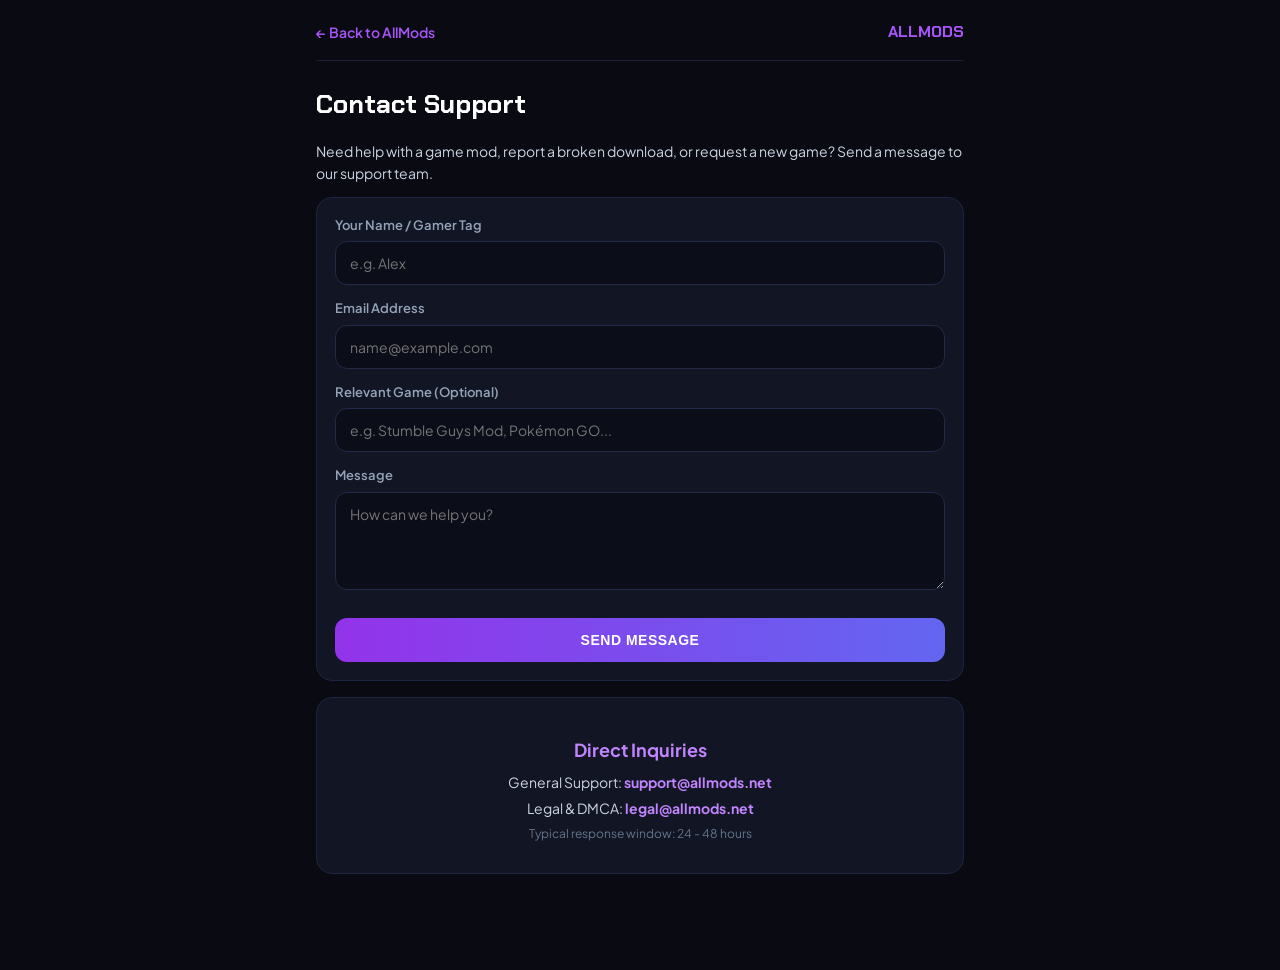
==== contact.html @ 54a0fbcb "feat: initialize AllMods project Set up React project structure with Vite, Tailwind CSS, and core ap" ====
<!DOCTYPE html>
<html lang="en">
<head>
  <meta charset="UTF-8">
  <meta name="viewport" content="width=device-width, initial-scale=1.0, maximum-scale=1.0, user-scalable=no, viewport-fit=cover">
  <title>Contact Support - AllMods</title>
  <link rel="stylesheet" href="style.css">
  <link rel="preconnect" href="https://fonts.googleapis.com">
  <link rel="preconnect" href="https://fonts.gstatic.com" crossorigin>
  <link href="https://fonts.googleapis.com/css2?family=Chakra+Petch:wght@600;700&family=Plus+Jakarta+Sans:wght@400;500;600;700&display=swap" rel="stylesheet">
  <style>
    body { background-color: #090a12; color: #e2e8f0; font-family: 'Plus Jakarta Sans', sans-serif; margin: 0; padding: 0; }
    .container { max-width: 680px; margin: 0 auto; padding: 20px 16px 80px; }
    .header-bar { display: flex; align-items: center; justify-content: space-between; padding-bottom: 16px; border-bottom: 1px solid #1e2238; margin-bottom: 24px; }
    .back-btn { display: inline-flex; align-items: center; gap: 6px; color: #a855f7; text-decoration: none; font-weight: 600; font-size: 14px; }
    h1 { font-family: 'Chakra Petch', sans-serif; font-size: 26px; color: #ffffff; margin: 0 0 16px; }
    h2 { font-size: 18px; color: #c084fc; margin: 20px 0 8px; }
    p { font-size: 14px; line-height: 1.6; color: #cbd5e1; margin: 0 0 12px; }
    .card { background: #121524; border: 1px solid #1e2540; border-radius: 16px; padding: 18px; margin-bottom: 16px; }
    .form-group { margin-bottom: 14px; }
    label { display: block; font-size: 13px; font-weight: 600; color: #94a3b8; margin-bottom: 6px; }
    input, textarea { width: 100%; box-sizing: border-box; background: #0b0d18; border: 1px solid #232a48; border-radius: 12px; padding: 12px 14px; font-size: 14px; color: #ffffff; font-family: inherit; }
    input:focus, textarea:focus { outline: none; border-color: #a855f7; box-shadow: 0 0 0 2px rgba(168, 85, 247, 0.2); }
    .submit-btn { width: 100%; background: linear-gradient(90deg, #9333ea, #6366f1); color: #ffffff; border: none; padding: 14px; border-radius: 12px; font-size: 14px; font-weight: 700; cursor: pointer; text-transform: uppercase; letter-spacing: 0.5px; margin-top: 8px; }
    .submit-btn:hover { background: linear-gradient(90deg, #a855f7, #4f46e5); }
    .success-msg { display: none; padding: 12px; background: rgba(16, 185, 129, 0.15); border: 1px solid #10b981; border-radius: 12px; color: #34d399; font-size: 13px; text-align: center; margin-top: 14px; }
  </style>
</head>
<body>
  <div class="container">
    <div class="header-bar">
      <a href="index.html" class="back-btn">← Back to AllMods</a>
      <span style="font-family: 'Chakra Petch', sans-serif; font-weight: bold; color: #a855f7;">ALLMODS</span>
    </div>

    <h1>Contact Support</h1>
    <p>Need help with a game mod, report a broken download, or request a new game? Send a message to our support team.</p>

    <div class="card">
      <form id="contact-form" onsubmit="event.preventDefault(); document.getElementById('contact-success').style.display='block';">
        <div class="form-group">
          <label for="name">Your Name / Gamer Tag</label>
          <input type="text" id="name" placeholder="e.g. Alex" required>
        </div>

        <div class="form-group">
          <label for="email">Email Address</label>
          <input type="email" id="email" placeholder="name@example.com" required>
        </div>

        <div class="form-group">
          <label for="game">Relevant Game (Optional)</label>
          <input type="text" id="game" placeholder="e.g. Stumble Guys Mod, Pokémon GO...">
        </div>

        <div class="form-group">
          <label for="message">Message</label>
          <textarea id="message" rows="4" placeholder="How can we help you?" required></textarea>
        </div>

        <button type="submit" class="submit-btn">Send Message</button>
        <div id="contact-success" class="success-msg">Thank you! Your message has been received. Our team will review your inquiry.</div>
      </form>
    </div>

    <div class="card" style="text-align: center;">
      <h2>Direct Inquiries</h2>
      <p style="margin-bottom: 4px;">General Support: <strong style="color: #c084fc;">support@allmods.net</strong></p>
      <p style="margin-bottom: 4px;">Legal & DMCA: <strong style="color: #c084fc;">legal@allmods.net</strong></p>
      <p style="font-size: 12px; color: #64748b;">Typical response window: 24 - 48 hours</p>
    </div>
  </div>
</body>
</html>
---- style.css ----
/* ==========================================================================
   ALLMODS - Mobile Gaming Discovery Theme
   High-performance, mobile-first responsive dark styles
   ========================================================================== */

:root {
  --bg-main: #090a12;
  --bg-card: #121524;
  --bg-card-secondary: #0d101c;
  --border-color: #1e2438;
  --border-glow: rgba(168, 85, 247, 0.4);
  --purple-primary: #9333ea;
  --purple-light: #c084fc;
  --indigo-accent: #6366f1;
  --cyan-accent: #06b6d4;
  --emerald-accent: #10b981;
  --text-main: #f8fafc;
  --text-muted: #94a3b8;
  --font-main: 'Plus Jakarta Sans', system-ui, -apple-system, sans-serif;
  --font-gaming: 'Chakra Petch', 'Plus Jakarta Sans', sans-serif;
}

* {
  box-sizing: border-box;
  margin: 0;
  padding: 0;
  -webkit-tap-highlight-color: transparent;
}

body {
  background-color: var(--bg-main);
  color: var(--text-main);
  font-family: var(--font-main);
  line-height: 1.5;
  min-height: 100vh;
  overflow-x: hidden;
  padding-bottom: 80px;
}

/* Typography */
.font-gaming {
  font-family: var(--font-gaming);
}

/* Container */
.app-container {
  width: 100%;
  max-width: 540px;
  margin: 0 auto;
  padding: 0 16px;
}

/* Header */
.site-header {
  position: sticky;
  top: 0;
  z-index: 40;
  background: rgba(9, 10, 18, 0.92);
  backdrop-filter: blur(12px);
  -webkit-backdrop-filter: blur(12px);
  border-bottom: 1px solid var(--border-color);
  padding: 12px 16px;
}

.header-inner {
  max-width: 540px;
  margin: 0 auto;
  display: flex;
  align-items: center;
  justify-content: space-between;
}

.brand-logo {
  display: flex;
  align-items: center;
  gap: 8px;
  text-decoration: none;
  color: #fff;
  font-family: var(--font-gaming);
  font-size: 20px;
  font-weight: 800;
  letter-spacing: 0.5px;
}

.brand-logo span {
  color: var(--purple-light);
}

/* Hero Section */
.hero-section {
  padding: 24px 0 16px;
  text-align: center;
  position: relative;
}

.hero-badge {
  display: inline-flex;
  align-items: center;
  gap: 6px;
  padding: 4px 12px;
  border-radius: 9999px;
  background: rgba(147, 51, 234, 0.15);
  border: 1px solid rgba(168, 85, 247, 0.3);
  color: var(--purple-light);
  font-size: 11px;
  font-weight: 700;
  text-transform: uppercase;
  letter-spacing: 0.5px;
  margin-bottom: 12px;
}

.hero-title {
  font-family: var(--font-gaming);
  font-size: 28px;
  font-weight: 800;
  line-height: 1.2;
  color: #ffffff;
  margin-bottom: 8px;
}

.hero-title span {
  background: linear-gradient(90deg, #c084fc, #818cf8, #38bdf8);
  -webkit-background-clip: text;
  -webkit-text-fill-color: transparent;
  display: block;
}

.hero-subtitle {
  font-size: 14px;
  color: var(--text-muted);
  max-width: 320px;
  margin: 0 auto 18px;
}

.hero-cta {
  display: block;
  width: 100%;
  max-width: 260px;
  margin: 0 auto;
  padding: 14px 20px;
  background: linear-gradient(90deg, #9333ea, #6366f1);
  color: #ffffff;
  font-family: var(--font-main);
  font-weight: 700;
  font-size: 14px;
  border-radius: 14px;
  border: none;
  cursor: pointer;
  box-shadow: 0 8px 24px rgba(147, 51, 234, 0.35);
  transition: transform 0.15s ease;
}

.hero-cta:active {
  transform: scale(0.98);
}

/* Search Bar */
.search-wrapper {
  margin: 20px 0 12px;
  position: relative;
}

.search-input {
  width: 100%;
  padding: 13px 16px 13px 40px;
  border-radius: 14px;
  background: #111422;
  border: 1px solid var(--border-color);
  color: #fff;
  font-size: 14px;
  outline: none;
  font-family: inherit;
}

.search-input:focus {
  border-color: var(--purple-primary);
  box-shadow: 0 0 0 2px rgba(168, 85, 247, 0.2);
}

.search-icon {
  position: absolute;
  left: 14px;
  top: 50%;
  transform: translateY(-50%);
  color: #64748b;
  width: 16px;
  height: 16px;
}

/* Category Filters */
.category-scroll {
  display: flex;
  gap: 8px;
  overflow-x: auto;
  padding: 4px 0 16px;
  scrollbar-width: none;
}

.category-scroll::-webkit-scrollbar {
  display: none;
}

.cat-btn {
  white-space: nowrap;
  padding: 8px 14px;
  border-radius: 12px;
  font-size: 12px;
  font-weight: 600;
  background: #111422;
  color: #cbd5e1;
  border: 1px solid var(--border-color);
  cursor: pointer;
  transition: all 0.2s;
}

.cat-btn.active {
  background: linear-gradient(90deg, #9333ea, #6366f1);
  color: #fff;
  border-color: transparent;
  box-shadow: 0 4px 14px rgba(147, 51, 234, 0.35);
}

/* Games Section */
.section-title {
  font-family: var(--font-gaming);
  font-size: 22px;
  font-weight: 700;
  color: #fff;
  margin-bottom: 4px;
}

.section-subtitle {
  font-size: 13px;
  color: var(--text-muted);
  margin-bottom: 16px;
}

/* Game Card */
.game-card {
  background: linear-gradient(180deg, #131728 0%, #0c0f1b 100%);
  border: 1px solid var(--border-color);
  border-radius: 18px;
  overflow: hidden;
  margin-bottom: 20px;
  box-shadow: 0 10px 24px rgba(0, 0, 0, 0.4);
  display: flex;
  flex-col;
}

.game-image-wrap {
  position: relative;
  width: 100%;
  height: 190px;
  overflow: hidden;
  background: #000;
}

.game-img {
  width: 100%;
  height: 100%;
  object-fit: cover;
  display: block;
}

.game-category-badge {
  position: absolute;
  top: 12px;
  left: 12px;
  padding: 4px 10px;
  background: rgba(9, 11, 20, 0.85);
  backdrop-filter: blur(8px);
  border: 1px solid rgba(168, 85, 247, 0.4);
  color: var(--purple-light);
  font-size: 11px;
  font-weight: 700;
  border-radius: 8px;
}

.game-card-body {
  padding: 16px;
}

.game-title {
  font-family: var(--font-gaming);
  font-size: 19px;
  font-weight: 700;
  color: #ffffff;
  margin-bottom: 6px;
}

.game-description {
  font-size: 13px;
  color: #cbd5e1;
  line-height: 1.5;
  margin-bottom: 14px;
}

.game-info-grid {
  display: grid;
  grid-template-columns: 1fr 1fr;
  gap: 8px;
  padding-top: 12px;
  border-top: 1px solid rgba(255, 255, 255, 0.06);
  margin-bottom: 16px;
}

.info-item {
  background: rgba(17, 20, 34, 0.6);
  padding: 8px 10px;
  border-radius: 10px;
  border: 1px solid rgba(255, 255, 255, 0.04);
}

.info-label {
  font-size: 9px;
  text-transform: uppercase;
  color: var(--text-muted);
  display: block;
}

.info-val {
  font-size: 12px;
  font-weight: 600;
  color: #f1f5f9;
}

.download-btn {
  display: flex;
  align-items: center;
  justify-content: center;
  gap: 8px;
  width: 100%;
  padding: 14px;
  background: linear-gradient(90deg, #9333ea, #6366f1, #9333ea);
  background-size: 200% auto;
  color: #ffffff;
  border: none;
  border-radius: 14px;
  font-family: var(--font-main);
  font-size: 14px;
  font-weight: 800;
  text-transform: uppercase;
  letter-spacing: 0.5px;
  cursor: pointer;
  box-shadow: 0 4px 18px rgba(147, 51, 234, 0.3);
  transition: all 0.2s ease;
}

.download-btn:active {
  transform: scale(0.98);
}

/* Floating Notification */
.notification-toast {
  position: fixed;
  bottom: 80px;
  left: 16px;
  right: 16px;
  max-width: 360px;
  margin: 0 auto;
  background: rgba(16, 19, 34, 0.95);
  backdrop-filter: blur(12px);
  border: 1px solid rgba(168, 85, 247, 0.35);
  border-radius: 16px;
  padding: 10px 14px;
  display: flex;
  align-items: center;
  gap: 12px;
  box-shadow: 0 12px 30px rgba(0, 0, 0, 0.6);
  z-index: 50;
  transition: transform 0.4s ease, opacity 0.4s ease;
}

.toast-hidden {
  transform: translateY(20px);
  opacity: 0;
  pointer-events: none;
}

.toast-img {
  width: 42px;
  height: 42px;
  border-radius: 10px;
  object-fit: cover;
  border: 1px solid rgba(168, 85, 247, 0.4);
}

/* Bottom Navigation */
.bottom-nav {
  position: fixed;
  bottom: 0;
  left: 0;
  right: 0;
  height: 64px;
  background: rgba(9, 11, 20, 0.95);
  backdrop-filter: blur(14px);
  border-top: 1px solid var(--border-color);
  display: flex;
  align-items: center;
  justify-content: space-around;
  z-index: 40;
}

.nav-item {
  display: flex;
  flex-direction: column;
  align-items: center;
  color: var(--text-muted);
  text-decoration: none;
  font-size: 10px;
  font-weight: 600;
  gap: 4px;
  border: none;
  background: none;
  cursor: pointer;
}

.nav-item.active {
  color: var(--purple-light);
}

/* Accordion FAQs */
.faq-item {
  background: #111422;
  border: 1px solid var(--border-color);
  border-radius: 14px;
  margin-bottom: 10px;
  overflow: hidden;
}

.faq-question {
  width: 100%;
  padding: 14px 16px;
  background: none;
  border: none;
  color: #fff;
  font-size: 14px;
  font-weight: 600;
  text-align: left;
  display: flex;
  justify-content: space-between;
  align-items: center;
  cursor: pointer;
}

.faq-answer {
  display: none;
  padding: 0 16px 14px;
  font-size: 13px;
  color: #cbd5e1;
  line-height: 1.6;
}

.faq-item.open .faq-answer {
  display: block;
}
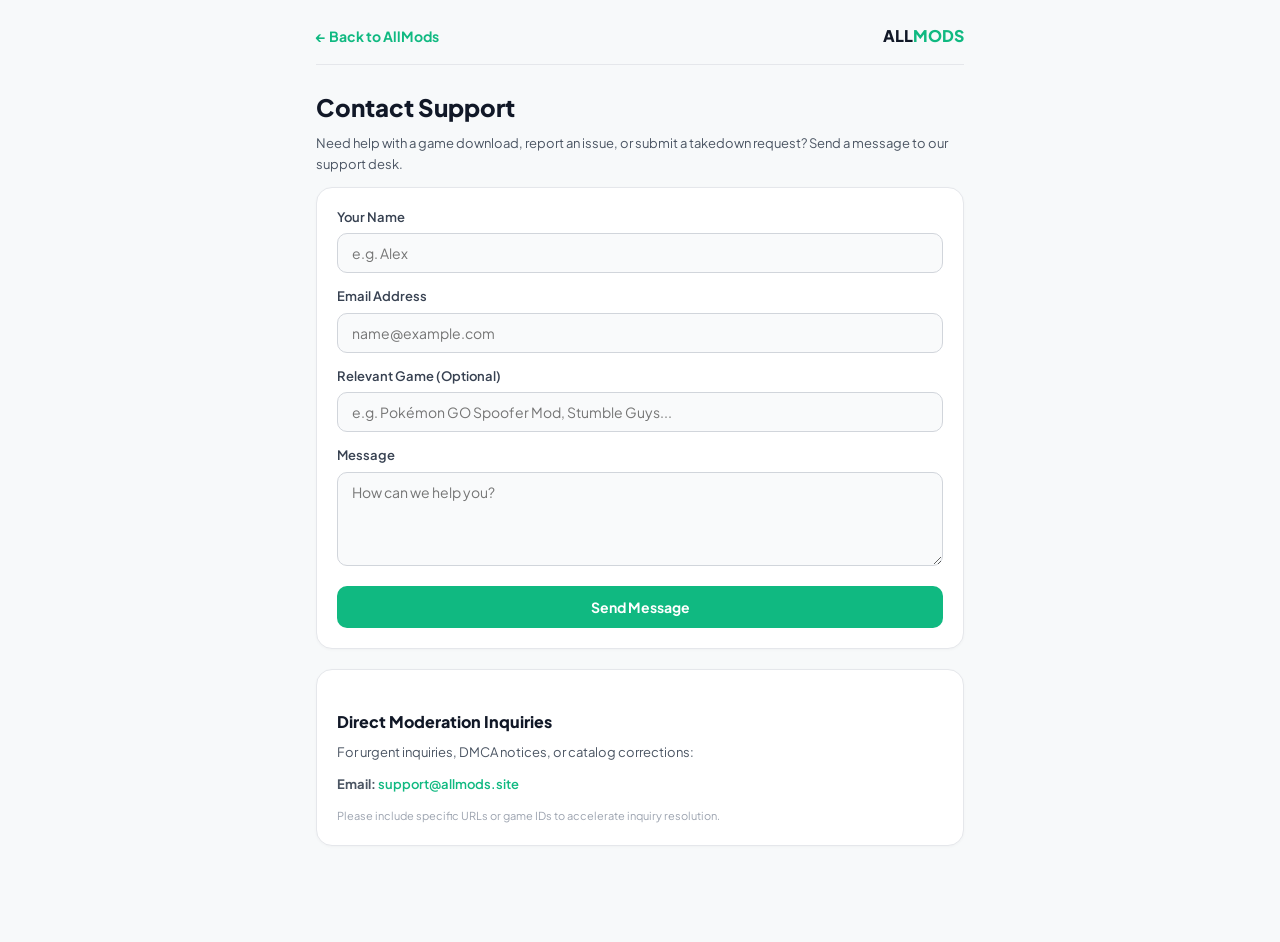
==== commit 00b83463: "refactor: switch from dark mode to light theme Updated the design system to a light color palette, r" ====
--- a/contact.html
+++ b/contact.html
@@ -7,39 +7,39 @@
   <link rel="stylesheet" href="style.css">
   <link rel="preconnect" href="https://fonts.googleapis.com">
   <link rel="preconnect" href="https://fonts.gstatic.com" crossorigin>
-  <link href="https://fonts.googleapis.com/css2?family=Chakra+Petch:wght@600;700&family=Plus+Jakarta+Sans:wght@400;500;600;700&display=swap" rel="stylesheet">
+  <link href="https://fonts.googleapis.com/css2?family=Plus+Jakarta+Sans:wght@400;500;600;700;800;900&display=swap" rel="stylesheet">
   <style>
-    body { background-color: #090a12; color: #e2e8f0; font-family: 'Plus Jakarta Sans', sans-serif; margin: 0; padding: 0; }
-    .container { max-width: 680px; margin: 0 auto; padding: 20px 16px 80px; }
-    .header-bar { display: flex; align-items: center; justify-content: space-between; padding-bottom: 16px; border-bottom: 1px solid #1e2238; margin-bottom: 24px; }
-    .back-btn { display: inline-flex; align-items: center; gap: 6px; color: #a855f7; text-decoration: none; font-weight: 600; font-size: 14px; }
-    h1 { font-family: 'Chakra Petch', sans-serif; font-size: 26px; color: #ffffff; margin: 0 0 16px; }
-    h2 { font-size: 18px; color: #c084fc; margin: 20px 0 8px; }
-    p { font-size: 14px; line-height: 1.6; color: #cbd5e1; margin: 0 0 12px; }
-    .card { background: #121524; border: 1px solid #1e2540; border-radius: 16px; padding: 18px; margin-bottom: 16px; }
+    body { background-color: #f7f9fa; color: #111827; font-family: 'Plus Jakarta Sans', sans-serif; margin: 0; padding: 0; }
+    .container { max-width: 680px; margin: 0 auto; padding: 24px 16px 80px; }
+    .header-bar { display: flex; align-items: center; justify-content: space-between; padding-bottom: 16px; border-bottom: 1px solid #e5e7eb; margin-bottom: 24px; }
+    .back-btn { display: inline-flex; align-items: center; gap: 6px; color: #10b981; text-decoration: none; font-weight: 700; font-size: 14px; }
+    h1 { font-size: 24px; font-weight: 900; color: #111827; margin: 0 0 8px; }
+    h2 { font-size: 16px; font-weight: 800; color: #111827; margin: 20px 0 8px; }
+    p { font-size: 13px; line-height: 1.6; color: #4b5563; margin: 0 0 12px; }
+    .card { background: #ffffff; border: 1px solid #e5e7eb; border-radius: 16px; padding: 20px; margin-bottom: 16px; box-shadow: 0 1px 3px rgba(0,0,0,0.03); }
     .form-group { margin-bottom: 14px; }
-    label { display: block; font-size: 13px; font-weight: 600; color: #94a3b8; margin-bottom: 6px; }
-    input, textarea { width: 100%; box-sizing: border-box; background: #0b0d18; border: 1px solid #232a48; border-radius: 12px; padding: 12px 14px; font-size: 14px; color: #ffffff; font-family: inherit; }
-    input:focus, textarea:focus { outline: none; border-color: #a855f7; box-shadow: 0 0 0 2px rgba(168, 85, 247, 0.2); }
-    .submit-btn { width: 100%; background: linear-gradient(90deg, #9333ea, #6366f1); color: #ffffff; border: none; padding: 14px; border-radius: 12px; font-size: 14px; font-weight: 700; cursor: pointer; text-transform: uppercase; letter-spacing: 0.5px; margin-top: 8px; }
-    .submit-btn:hover { background: linear-gradient(90deg, #a855f7, #4f46e5); }
-    .success-msg { display: none; padding: 12px; background: rgba(16, 185, 129, 0.15); border: 1px solid #10b981; border-radius: 12px; color: #34d399; font-size: 13px; text-align: center; margin-top: 14px; }
+    label { display: block; font-size: 13px; font-weight: 600; color: #374151; margin-bottom: 6px; }
+    input, textarea { width: 100%; box-sizing: border-box; background: #f9fafb; border: 1px solid #d1d5db; border-radius: 10px; padding: 10px 14px; font-size: 14px; color: #111827; font-family: inherit; }
+    input:focus, textarea:focus { outline: none; background: #ffffff; border-color: #10b981; box-shadow: 0 0 0 3px rgba(16, 185, 129, 0.15); }
+    .submit-btn { width: 100%; background: #10b981; color: #ffffff; border: none; padding: 12px; border-radius: 10px; font-size: 14px; font-weight: 700; cursor: pointer; transition: background-color 0.15s ease; }
+    .submit-btn:hover { background: #059669; }
+    .success-msg { display: none; padding: 12px; background: #ecfdf5; border: 1px solid #a7f3d0; border-radius: 10px; color: #065f46; font-size: 13px; text-align: center; margin-top: 14px; }
   </style>
 </head>
 <body>
   <div class="container">
     <div class="header-bar">
       <a href="index.html" class="back-btn">← Back to AllMods</a>
-      <span style="font-family: 'Chakra Petch', sans-serif; font-weight: bold; color: #a855f7;">ALLMODS</span>
+      <span style="font-weight: 900; color: #111827;">ALL<span style="color: #10b981;">MODS</span></span>
     </div>
 
     <h1>Contact Support</h1>
-    <p>Need help with a game mod, report a broken download, or request a new game? Send a message to our support team.</p>
+    <p>Need help with a game download, report an issue, or submit a takedown request? Send a message to our support desk.</p>
 
     <div class="card">
       <form id="contact-form" onsubmit="event.preventDefault(); document.getElementById('contact-success').style.display='block';">
         <div class="form-group">
-          <label for="name">Your Name / Gamer Tag</label>
+          <label for="name">Your Name</label>
           <input type="text" id="name" placeholder="e.g. Alex" required>
         </div>
 
@@ -50,7 +50,7 @@
 
         <div class="form-group">
           <label for="game">Relevant Game (Optional)</label>
-          <input type="text" id="game" placeholder="e.g. Stumble Guys Mod, Pokémon GO...">
+          <input type="text" id="game" placeholder="e.g. Pokémon GO Spoofer Mod, Stumble Guys...">
         </div>
 
         <div class="form-group">
@@ -59,15 +59,17 @@
         </div>
 
         <button type="submit" class="submit-btn">Send Message</button>
-        <div id="contact-success" class="success-msg">Thank you! Your message has been received. Our team will review your inquiry.</div>
+        <div id="contact-success" class="success-msg">
+          ✓ Your message has been received! Our support moderation desk will respond within 24–48 hours.
+        </div>
       </form>
     </div>
 
-    <div class="card" style="text-align: center;">
-      <h2>Direct Inquiries</h2>
-      <p style="margin-bottom: 4px;">General Support: <strong style="color: #c084fc;">support@allmods.net</strong></p>
-      <p style="margin-bottom: 4px;">Legal & DMCA: <strong style="color: #c084fc;">legal@allmods.net</strong></p>
-      <p style="font-size: 12px; color: #64748b;">Typical response window: 24 - 48 hours</p>
+    <div class="card" style="margin-top: 20px;">
+      <h2>Direct Moderation Inquiries</h2>
+      <p>For urgent inquiries, DMCA notices, or catalog corrections:</p>
+      <p><strong>Email:</strong> <span style="color: #10b981; font-weight: 600;">support@allmods.site</span></p>
+      <p style="font-size: 11px; color: #9ca3af; margin-bottom: 0;">Please include specific URLs or game IDs to accelerate inquiry resolution.</p>
     </div>
   </div>
 </body>
--- a/style.css
+++ b/style.css
@@ -1,23 +1,31 @@
 /* ==========================================================================
-   ALLMODS - Mobile Gaming Discovery Theme
-   High-performance, mobile-first responsive dark styles
+   ALLMODS - Professional Android APK & Game Mod Marketplace
+   Clean White Theme • Mobile-First Responsive Stylesheet
    ========================================================================== */
 
 :root {
-  --bg-main: #090a12;
-  --bg-card: #121524;
-  --bg-card-secondary: #0d101c;
-  --border-color: #1e2438;
-  --border-glow: rgba(168, 85, 247, 0.4);
-  --purple-primary: #9333ea;
-  --purple-light: #c084fc;
-  --indigo-accent: #6366f1;
-  --cyan-accent: #06b6d4;
-  --emerald-accent: #10b981;
-  --text-main: #f8fafc;
-  --text-muted: #94a3b8;
-  --font-main: 'Plus Jakarta Sans', system-ui, -apple-system, sans-serif;
-  --font-gaming: 'Chakra Petch', 'Plus Jakarta Sans', sans-serif;
+  --bg-main: #f7f9fa;
+  --bg-white: #ffffff;
+  --bg-subtle: #f1f3f5;
+  --border-color: #e5e7eb;
+  --border-subtle: #edf0f2;
+  --emerald-primary: #10b981;
+  --emerald-hover: #059669;
+  --emerald-dark: #047857;
+  --emerald-light: #ecfdf5;
+  --emerald-text: #047857;
+  --text-main: #111827;
+  --text-secondary: #374151;
+  --text-muted: #6b7280;
+  --text-light: #9ca3af;
+  --font-main: 'Plus Jakarta Sans', system-ui, -apple-system, BlinkMacSystemFont, 'Segoe UI', Roboto, sans-serif;
+  --radius-sm: 8px;
+  --radius-md: 12px;
+  --radius-lg: 16px;
+  --radius-xl: 20px;
+  --shadow-xs: 0 1px 2px rgba(0, 0, 0, 0.03);
+  --shadow-sm: 0 1px 3px rgba(0, 0, 0, 0.05);
+  --shadow-md: 0 4px 12px rgba(0, 0, 0, 0.06);
 }
 
 * {
@@ -34,423 +42,890 @@
   line-height: 1.5;
   min-height: 100vh;
   overflow-x: hidden;
-  padding-bottom: 80px;
-}
-
-/* Typography */
-.font-gaming {
-  font-family: var(--font-gaming);
+}
+
+a {
+  color: inherit;
+  text-decoration: none;
+}
+
+button {
+  cursor: pointer;
+  font-family: inherit;
+  border: none;
+  background: none;
 }
 
 /* Container */
 .app-container {
   width: 100%;
-  max-width: 540px;
+  max-width: 900px;
   margin: 0 auto;
   padding: 0 16px;
 }
 
-/* Header */
+/* ==========================================================================
+   HEADER
+   ========================================================================== */
 .site-header {
   position: sticky;
   top: 0;
   z-index: 40;
-  background: rgba(9, 10, 18, 0.92);
-  backdrop-filter: blur(12px);
-  -webkit-backdrop-filter: blur(12px);
+  background: var(--bg-white);
   border-bottom: 1px solid var(--border-color);
-  padding: 12px 16px;
-}
-
-.header-inner {
-  max-width: 540px;
-  margin: 0 auto;
+  box-shadow: var(--shadow-xs);
+  padding: 12px 0 0 0;
+}
+
+.header-top {
   display: flex;
   align-items: center;
   justify-content: space-between;
+  gap: 16px;
 }
 
 .brand-logo {
   display: flex;
   align-items: center;
-  gap: 8px;
+  gap: 10px;
   text-decoration: none;
-  color: #fff;
-  font-family: var(--font-gaming);
+}
+
+.brand-icon {
+  width: 36px;
+  height: 36px;
+  border-radius: 10px;
+  background-color: var(--emerald-primary);
+  display: flex;
+  align-items: center;
+  justify-content: center;
+  color: #ffffff;
+}
+
+.brand-text {
+  display: flex;
+  flex-direction: column;
+}
+
+.brand-name {
   font-size: 20px;
-  font-weight: 800;
-  letter-spacing: 0.5px;
-}
-
-.brand-logo span {
-  color: var(--purple-light);
-}
-
-/* Hero Section */
-.hero-section {
-  padding: 24px 0 16px;
-  text-align: center;
-  position: relative;
-}
-
-.hero-badge {
-  display: inline-flex;
-  align-items: center;
-  gap: 6px;
-  padding: 4px 12px;
-  border-radius: 9999px;
-  background: rgba(147, 51, 234, 0.15);
-  border: 1px solid rgba(168, 85, 247, 0.3);
-  color: var(--purple-light);
-  font-size: 11px;
-  font-weight: 700;
+  font-weight: 900;
+  letter-spacing: -0.5px;
+  color: var(--text-main);
+  line-height: 1;
+}
+
+.brand-name span {
+  color: var(--emerald-primary);
+}
+
+.brand-tag {
+  font-size: 10px;
+  font-weight: 600;
   text-transform: uppercase;
   letter-spacing: 0.5px;
-  margin-bottom: 12px;
-}
-
-.hero-title {
-  font-family: var(--font-gaming);
-  font-size: 28px;
-  font-weight: 800;
-  line-height: 1.2;
-  color: #ffffff;
-  margin-bottom: 8px;
-}
-
-.hero-title span {
-  background: linear-gradient(90deg, #c084fc, #818cf8, #38bdf8);
-  -webkit-background-clip: text;
-  -webkit-text-fill-color: transparent;
-  display: block;
-}
-
-.hero-subtitle {
-  font-size: 14px;
   color: var(--text-muted);
-  max-width: 320px;
-  margin: 0 auto 18px;
-}
-
-.hero-cta {
-  display: block;
+  margin-top: 2px;
+}
+
+/* Search bar */
+.search-wrapper {
+  position: relative;
+  display: flex;
+  align-items: center;
   width: 100%;
-  max-width: 260px;
-  margin: 0 auto;
-  padding: 14px 20px;
-  background: linear-gradient(90deg, #9333ea, #6366f1);
-  color: #ffffff;
-  font-family: var(--font-main);
-  font-weight: 700;
-  font-size: 14px;
-  border-radius: 14px;
-  border: none;
-  cursor: pointer;
-  box-shadow: 0 8px 24px rgba(147, 51, 234, 0.35);
-  transition: transform 0.15s ease;
-}
-
-.hero-cta:active {
-  transform: scale(0.98);
-}
-
-/* Search Bar */
-.search-wrapper {
-  margin: 20px 0 12px;
-  position: relative;
-}
-
-.search-input {
-  width: 100%;
-  padding: 13px 16px 13px 40px;
-  border-radius: 14px;
-  background: #111422;
-  border: 1px solid var(--border-color);
-  color: #fff;
-  font-size: 14px;
-  outline: none;
-  font-family: inherit;
-}
-
-.search-input:focus {
-  border-color: var(--purple-primary);
-  box-shadow: 0 0 0 2px rgba(168, 85, 247, 0.2);
-}
-
-.search-icon {
+}
+
+.desktop-search {
+  max-width: 380px;
+  display: none;
+}
+
+@media (min-width: 640px) {
+  .desktop-search {
+    display: flex;
+  }
+  .mobile-search-row {
+    display: none;
+  }
+}
+
+.mobile-search-row {
+  margin-top: 10px;
+}
+
+.search-icon-left {
   position: absolute;
   left: 14px;
-  top: 50%;
-  transform: translateY(-50%);
-  color: #64748b;
-  width: 16px;
-  height: 16px;
-}
-
-/* Category Filters */
-.category-scroll {
-  display: flex;
+  color: var(--text-light);
+  pointer-events: none;
+  display: flex;
+  align-items: center;
+}
+
+.market-search-input {
+  width: 100%;
+  padding: 10px 14px 10px 40px;
+  font-size: 14px;
+  background-color: var(--bg-subtle);
+  border: 1px solid var(--border-color);
+  border-radius: 9999px;
+  color: var(--text-main);
+  outline: none;
+  transition: all 0.15s ease;
+}
+
+.market-search-input:focus {
+  background-color: #ffffff;
+  border-color: var(--emerald-primary);
+  box-shadow: 0 0 0 3px rgba(16, 185, 129, 0.15);
+}
+
+/* Navigation Menu */
+.main-nav {
+  display: flex;
+  align-items: center;
+  gap: 24px;
+  margin-top: 12px;
+  border-top: 1px solid var(--border-subtle);
+  overflow-x: auto;
+  scrollbar-width: none;
+}
+
+.main-nav::-webkit-scrollbar {
+  display: none;
+}
+
+.nav-link {
+  position: relative;
+  padding: 10px 2px;
+  font-size: 14px;
+  font-weight: 500;
+  color: var(--text-secondary);
+  white-space: nowrap;
+  transition: color 0.15s ease;
+}
+
+.nav-link.active {
+  color: var(--emerald-primary);
+  font-weight: 700;
+}
+
+.nav-link.active::after {
+  content: '';
+  position: absolute;
+  bottom: 0;
+  left: 0;
+  right: 0;
+  height: 2px;
+  background-color: var(--emerald-primary);
+  border-radius: 2px;
+}
+
+/* ==========================================================================
+   TOP NOTIFICATION (CHIP TICKER)
+   ========================================================================== */
+.top-notification-container {
+  width: 100%;
+  max-width: 900px;
+  margin: 12px auto 6px auto;
+  padding: 0 16px;
+  transition: opacity 0.3s ease;
+}
+
+.top-notification-container.notif-hidden {
+  opacity: 0;
+  pointer-events: none;
+}
+
+.top-notification-box {
+  display: flex;
+  align-items: center;
+  justify-content: space-between;
+  gap: 10px;
+  background: #ffffff;
+  border: 1px solid var(--border-color);
+  border-radius: var(--radius-md);
+  padding: 8px 12px;
+  box-shadow: var(--shadow-xs);
+  font-size: 12px;
+  color: var(--text-secondary);
+}
+
+.top-notif-left {
+  display: flex;
+  align-items: center;
+  gap: 10px;
+  overflow: hidden;
+  text-overflow: ellipsis;
+  white-space: nowrap;
+}
+
+.notif-pulse-dot {
+  width: 8px;
+  height: 8px;
+  border-radius: 50%;
+  background-color: var(--emerald-primary);
+  flex-shrink: 0;
+}
+
+.toast-img {
+  width: 20px;
+  height: 20px;
+  border-radius: 6px;
+  object-fit: cover;
+  flex-shrink: 0;
+  border: 1px solid var(--border-subtle);
+}
+
+.toast-user {
+  font-weight: 700;
+  color: var(--text-main);
+}
+
+.toast-game {
+  font-weight: 700;
+  color: var(--emerald-text);
+  margin-left: 4px;
+}
+
+.dismiss-btn {
+  color: var(--text-light);
+  padding: 2px;
+  border-radius: 4px;
+}
+
+.dismiss-btn:hover {
+  color: var(--text-main);
+  background-color: var(--bg-subtle);
+}
+
+/* ==========================================================================
+   CATEGORIES PILLS
+   ========================================================================== */
+.category-row {
+  display: flex;
+  align-items: center;
   gap: 8px;
   overflow-x: auto;
-  padding: 4px 0 16px;
+  padding: 8px 0 14px 0;
   scrollbar-width: none;
 }
 
-.category-scroll::-webkit-scrollbar {
+.category-row::-webkit-scrollbar {
   display: none;
 }
 
 .cat-btn {
-  white-space: nowrap;
-  padding: 8px 14px;
-  border-radius: 12px;
+  flex-shrink: 0;
+  padding: 6px 14px;
   font-size: 12px;
   font-weight: 600;
-  background: #111422;
-  color: #cbd5e1;
+  border-radius: 9999px;
+  background: #ffffff;
   border: 1px solid var(--border-color);
-  cursor: pointer;
-  transition: all 0.2s;
+  color: var(--text-secondary);
+  transition: all 0.15s ease;
+}
+
+.cat-btn:hover {
+  background: var(--bg-subtle);
+  border-color: #d1d5db;
 }
 
 .cat-btn.active {
-  background: linear-gradient(90deg, #9333ea, #6366f1);
-  color: #fff;
-  border-color: transparent;
-  box-shadow: 0 4px 14px rgba(147, 51, 234, 0.35);
-}
-
-/* Games Section */
+  background: var(--emerald-primary);
+  border-color: var(--emerald-primary);
+  color: #ffffff;
+}
+
+/* ==========================================================================
+   SECTION HEADERS
+   ========================================================================== */
+.section-header {
+  display: flex;
+  align-items: center;
+  justify-content: space-between;
+  margin-bottom: 12px;
+}
+
+.section-title-wrap {
+  display: flex;
+  align-items: center;
+  gap: 8px;
+}
+
 .section-title {
-  font-family: var(--font-gaming);
-  font-size: 22px;
-  font-weight: 700;
-  color: #fff;
-  margin-bottom: 4px;
-}
-
-.section-subtitle {
-  font-size: 13px;
-  color: var(--text-muted);
-  margin-bottom: 16px;
+  font-size: 17px;
+  font-weight: 900;
+  color: var(--text-main);
+  letter-spacing: -0.3px;
+}
+
+.section-badge {
+  font-size: 10px;
+  font-weight: 700;
+  color: var(--emerald-text);
+  background: var(--emerald-light);
+  border: 1px solid rgba(16, 185, 129, 0.2);
+  padding: 2px 8px;
+  border-radius: 9999px;
+}
+
+.section-link {
+  font-size: 12px;
+  font-weight: 600;
+  color: var(--emerald-primary);
+}
+
+/* ==========================================================================
+   HORIZONTAL POPULAR GAMES ROW
+   ========================================================================== */
+.games-scroll-row {
+  display: flex;
+  gap: 14px;
+  overflow-x: auto;
+  scroll-snap-type: x mandatory;
+  padding-bottom: 8px;
+  scrollbar-width: none;
+}
+
+.games-scroll-row::-webkit-scrollbar {
+  display: none;
 }
 
 /* Game Card */
 .game-card {
-  background: linear-gradient(180deg, #131728 0%, #0c0f1b 100%);
+  flex-shrink: 0;
+  scroll-snap-align: start;
+  width: 230px;
+  background: #ffffff;
   border: 1px solid var(--border-color);
-  border-radius: 18px;
-  overflow: hidden;
-  margin-bottom: 20px;
-  box-shadow: 0 10px 24px rgba(0, 0, 0, 0.4);
-  display: flex;
-  flex-col;
+  border-radius: var(--radius-lg);
+  padding: 12px;
+  box-shadow: var(--shadow-sm);
+  display: flex;
+  flex-direction: column;
+  justify-content: space-between;
+  transition: all 0.2s ease;
+}
+
+@media (min-width: 640px) {
+  .game-card {
+    width: 245px;
+  }
+}
+
+.game-card.featured {
+  width: 240px;
+  border-color: rgba(16, 185, 129, 0.4);
+  box-shadow: 0 4px 14px rgba(16, 185, 129, 0.12);
+}
+
+@media (min-width: 640px) {
+  .game-card.featured {
+    width: 260px;
+  }
+}
+
+.game-card:hover {
+  box-shadow: var(--shadow-md);
+  border-color: #d1d5db;
 }
 
 .game-image-wrap {
   position: relative;
   width: 100%;
-  height: 190px;
+  aspect-ratio: 16 / 10;
+  border-radius: var(--radius-md);
   overflow: hidden;
-  background: #000;
+  background-color: var(--bg-subtle);
 }
 
 .game-img {
   width: 100%;
   height: 100%;
   object-fit: cover;
-  display: block;
-}
-
-.game-category-badge {
+  transition: transform 0.3s ease;
+}
+
+.game-card:hover .game-img {
+  transform: scale(1.03);
+}
+
+.featured-badge {
   position: absolute;
-  top: 12px;
-  left: 12px;
-  padding: 4px 10px;
-  background: rgba(9, 11, 20, 0.85);
-  backdrop-filter: blur(8px);
-  border: 1px solid rgba(168, 85, 247, 0.4);
-  color: var(--purple-light);
-  font-size: 11px;
-  font-weight: 700;
-  border-radius: 8px;
-}
-
-.game-card-body {
-  padding: 16px;
-}
-
-.game-title {
-  font-family: var(--font-gaming);
-  font-size: 19px;
-  font-weight: 700;
+  top: 8px;
+  left: 8px;
+  background-color: var(--emerald-primary);
   color: #ffffff;
-  margin-bottom: 6px;
-}
-
-.game-description {
-  font-size: 13px;
-  color: #cbd5e1;
-  line-height: 1.5;
-  margin-bottom: 14px;
-}
-
-.game-info-grid {
-  display: grid;
-  grid-template-columns: 1fr 1fr;
-  gap: 8px;
-  padding-top: 12px;
-  border-top: 1px solid rgba(255, 255, 255, 0.06);
-  margin-bottom: 16px;
-}
-
-.info-item {
-  background: rgba(17, 20, 34, 0.6);
-  padding: 8px 10px;
-  border-radius: 10px;
-  border: 1px solid rgba(255, 255, 255, 0.04);
-}
-
-.info-label {
-  font-size: 9px;
-  text-transform: uppercase;
-  color: var(--text-muted);
-  display: block;
-}
-
-.info-val {
-  font-size: 12px;
-  font-weight: 600;
-  color: #f1f5f9;
-}
-
-.download-btn {
-  display: flex;
-  align-items: center;
-  justify-content: center;
-  gap: 8px;
-  width: 100%;
-  padding: 14px;
-  background: linear-gradient(90deg, #9333ea, #6366f1, #9333ea);
-  background-size: 200% auto;
-  color: #ffffff;
-  border: none;
-  border-radius: 14px;
-  font-family: var(--font-main);
-  font-size: 14px;
+  font-size: 10px;
   font-weight: 800;
   text-transform: uppercase;
   letter-spacing: 0.5px;
-  cursor: pointer;
-  box-shadow: 0 4px 18px rgba(147, 51, 234, 0.3);
-  transition: all 0.2s ease;
+  padding: 2px 8px;
+  border-radius: 6px;
+}
+
+.rating-badge {
+  position: absolute;
+  top: 8px;
+  right: 8px;
+  background: rgba(255, 255, 255, 0.95);
+  font-size: 11px;
+  font-weight: 700;
+  color: var(--text-main);
+  padding: 2px 6px;
+  border-radius: 6px;
+  border: 1px solid rgba(0, 0, 0, 0.05);
+}
+
+.game-card-body {
+  margin-top: 10px;
+  display: flex;
+  flex-direction: column;
+  flex: 1;
+}
+
+.game-title {
+  font-size: 14px;
+  font-weight: 700;
+  color: var(--text-main);
+  line-height: 1.3;
+  display: -webkit-box;
+  -webkit-line-clamp: 1;
+  -webkit-box-orient: vertical;
+  overflow: hidden;
+}
+
+.game-category {
+  font-size: 12px;
+  font-weight: 600;
+  color: var(--emerald-text);
+  margin-top: 2px;
+}
+
+.game-meta-row {
+  display: flex;
+  align-items: center;
+  gap: 6px;
+  font-size: 11px;
+  color: var(--text-muted);
+  margin-top: 8px;
+}
+
+.version-pill {
+  background: var(--bg-subtle);
+  padding: 2px 6px;
+  border-radius: 4px;
+  font-weight: 700;
+  color: var(--text-secondary);
+}
+
+.download-btn {
+  margin-top: 12px;
+  width: 100%;
+  padding: 9px 12px;
+  background-color: var(--emerald-primary);
+  color: #ffffff;
+  font-size: 12px;
+  font-weight: 700;
+  border-radius: var(--radius-md);
+  display: flex;
+  align-items: center;
+  justify-content: center;
+  gap: 6px;
+  transition: background-color 0.15s ease, transform 0.1s ease;
+  box-shadow: var(--shadow-xs);
+}
+
+.download-btn:hover {
+  background-color: var(--emerald-hover);
 }
 
 .download-btn:active {
+  background-color: var(--emerald-dark);
   transform: scale(0.98);
 }
 
-/* Floating Notification */
-.notification-toast {
-  position: fixed;
-  bottom: 80px;
-  left: 16px;
-  right: 16px;
-  max-width: 360px;
-  margin: 0 auto;
-  background: rgba(16, 19, 34, 0.95);
-  backdrop-filter: blur(12px);
-  border: 1px solid rgba(168, 85, 247, 0.35);
-  border-radius: 16px;
-  padding: 10px 14px;
-  display: flex;
-  align-items: center;
+.download-btn.btn-featured {
+  background-color: var(--emerald-dark);
+}
+
+.download-btn.btn-featured:hover {
+  background-color: #03654a;
+}
+
+/* ==========================================================================
+   LATEST GAMES LIST VIEW (APKPURE STYLE)
+   ========================================================================== */
+.games-list-grid {
+  display: grid;
+  grid-template-columns: 1fr;
+  gap: 10px;
+}
+
+@media (min-width: 640px) {
+  .games-list-grid {
+    grid-template-columns: 1fr 1fr;
+  }
+}
+
+.game-list-item {
+  background: #ffffff;
+  border: 1px solid var(--border-color);
+  border-radius: var(--radius-md);
+  padding: 12px;
+  display: flex;
+  align-items: center;
+  justify-content: space-between;
   gap: 12px;
-  box-shadow: 0 12px 30px rgba(0, 0, 0, 0.6);
-  z-index: 50;
-  transition: transform 0.4s ease, opacity 0.4s ease;
-}
-
-.toast-hidden {
-  transform: translateY(20px);
-  opacity: 0;
-  pointer-events: none;
-}
-
-.toast-img {
-  width: 42px;
-  height: 42px;
-  border-radius: 10px;
+  box-shadow: var(--shadow-xs);
+  transition: border-color 0.15s ease;
+}
+
+.game-list-item:hover {
+  border-color: #d1d5db;
+}
+
+.list-item-left {
+  display: flex;
+  align-items: center;
+  gap: 12px;
+  min-width: 0;
+  flex: 1;
+}
+
+.list-thumb {
+  width: 52px;
+  height: 52px;
+  border-radius: var(--radius-md);
   object-fit: cover;
-  border: 1px solid rgba(168, 85, 247, 0.4);
-}
-
-/* Bottom Navigation */
-.bottom-nav {
-  position: fixed;
-  bottom: 0;
-  left: 0;
-  right: 0;
-  height: 64px;
-  background: rgba(9, 11, 20, 0.95);
-  backdrop-filter: blur(14px);
+  background-color: var(--bg-subtle);
+  border: 1px solid var(--border-subtle);
+  flex-shrink: 0;
+}
+
+.list-details {
+  min-width: 0;
+  flex: 1;
+}
+
+.list-title-row {
+  display: flex;
+  align-items: center;
+  gap: 6px;
+}
+
+.list-title {
+  font-size: 13px;
+  font-weight: 700;
+  color: var(--text-main);
+  white-space: nowrap;
+  overflow: hidden;
+  text-overflow: ellipsis;
+}
+
+.list-badge {
+  font-size: 9px;
+  font-weight: 700;
+  color: var(--emerald-text);
+  background: var(--emerald-light);
+  padding: 1px 5px;
+  border-radius: 4px;
+  flex-shrink: 0;
+}
+
+.list-category {
+  font-size: 11px;
+  color: var(--text-muted);
+  white-space: nowrap;
+  overflow: hidden;
+  text-overflow: ellipsis;
+  margin-top: 1px;
+}
+
+.list-stats {
+  display: flex;
+  align-items: center;
+  gap: 6px;
+  font-size: 11px;
+  color: var(--text-light);
+  margin-top: 3px;
+}
+
+.list-star {
+  color: #f59e0b;
+  font-weight: 700;
+}
+
+.list-download-btn {
+  padding: 7px 14px;
+  font-size: 12px;
+  font-weight: 700;
+  border-radius: var(--radius-sm);
+  background: var(--emerald-light);
+  color: var(--emerald-text);
+  border: 1px solid rgba(16, 185, 129, 0.25);
+  white-space: nowrap;
+  transition: all 0.15s ease;
+  flex-shrink: 0;
+}
+
+.list-download-btn:hover {
+  background: var(--emerald-primary);
+  color: #ffffff;
+}
+
+/* ==========================================================================
+   MARKETPLACE TRUST BADGES
+   ========================================================================== */
+.trust-badges-box {
+  margin-top: 24px;
+  background: #ffffff;
+  border: 1px solid var(--border-color);
+  border-radius: var(--radius-lg);
+  padding: 16px;
+  display: grid;
+  grid-template-columns: 1fr;
+  gap: 14px;
+  box-shadow: var(--shadow-xs);
+}
+
+@media (min-width: 640px) {
+  .trust-badges-box {
+    grid-template-columns: 1fr 1fr 1fr;
+  }
+}
+
+.trust-item {
+  display: flex;
+  align-items: flex-start;
+  gap: 10px;
+}
+
+.trust-icon {
+  width: 32px;
+  height: 32px;
+  border-radius: 8px;
+  background-color: var(--emerald-light);
+  color: var(--emerald-primary);
+  display: flex;
+  align-items: center;
+  justify-content: center;
+  flex-shrink: 0;
+}
+
+.trust-title {
+  font-size: 12px;
+  font-weight: 700;
+  color: var(--text-main);
+}
+
+.trust-desc {
+  font-size: 11px;
+  color: var(--text-muted);
+  margin-top: 2px;
+  line-height: 1.4;
+}
+
+/* ==========================================================================
+   FAQ SECTION
+   ========================================================================== */
+.faq-section {
+  margin-top: 28px;
   border-top: 1px solid var(--border-color);
-  display: flex;
-  align-items: center;
-  justify-content: space-around;
-  z-index: 40;
-}
-
-.nav-item {
+  padding-top: 20px;
+}
+
+.faq-title-wrap {
+  display: flex;
+  align-items: center;
+  gap: 8px;
+  margin-bottom: 14px;
+}
+
+.faq-main-title {
+  font-size: 16px;
+  font-weight: 800;
+  color: var(--text-main);
+}
+
+.faq-list {
   display: flex;
   flex-direction: column;
-  align-items: center;
-  color: var(--text-muted);
-  text-decoration: none;
-  font-size: 10px;
-  font-weight: 600;
-  gap: 4px;
-  border: none;
-  background: none;
-  cursor: pointer;
-}
-
-.nav-item.active {
-  color: var(--purple-light);
-}
-
-/* Accordion FAQs */
+  gap: 8px;
+}
+
 .faq-item {
-  background: #111422;
+  background: #ffffff;
   border: 1px solid var(--border-color);
-  border-radius: 14px;
-  margin-bottom: 10px;
+  border-radius: var(--radius-md);
   overflow: hidden;
-}
-
-.faq-question {
+  box-shadow: var(--shadow-xs);
+}
+
+.faq-item-btn {
   width: 100%;
-  padding: 14px 16px;
-  background: none;
-  border: none;
-  color: #fff;
-  font-size: 14px;
-  font-weight: 600;
+  display: flex;
+  align-items: center;
+  justify-content: space-between;
+  padding: 12px 14px;
   text-align: left;
-  display: flex;
-  justify-content: space-between;
-  align-items: center;
-  cursor: pointer;
+  font-size: 13px;
+  font-weight: 700;
+  color: var(--text-main);
 }
 
 .faq-answer {
   display: none;
-  padding: 0 16px 14px;
-  font-size: 13px;
-  color: #cbd5e1;
-  line-height: 1.6;
+  padding: 0 14px 12px 14px;
+  font-size: 12px;
+  color: var(--text-secondary);
+  line-height: 1.5;
+  border-top: 1px solid var(--border-subtle);
+  padding-top: 10px;
 }
 
 .faq-item.open .faq-answer {
   display: block;
 }
+
+/* ==========================================================================
+   FOOTER
+   ========================================================================== */
+.site-footer {
+  margin-top: 40px;
+  background: #ffffff;
+  border-top: 1px solid var(--border-color);
+  padding: 32px 16px 48px 16px;
+  text-align: center;
+  font-size: 12px;
+  color: var(--text-muted);
+}
+
+.footer-nav-row {
+  display: flex;
+  align-items: center;
+  justify-content: center;
+  gap: 16px;
+  margin-top: 14px;
+  font-weight: 600;
+  color: var(--text-secondary);
+}
+
+.footer-nav-row a:hover,
+.footer-nav-row button:hover {
+  color: var(--emerald-primary);
+}
+
+.footer-disclaimer-text {
+  max-width: 580px;
+  margin: 16px auto 0 auto;
+  font-size: 11px;
+  color: var(--text-light);
+  line-height: 1.5;
+}
+
+/* ==========================================================================
+   LEGAL MODAL
+   ========================================================================== */
+.modal-overlay {
+  display: none;
+  position: fixed;
+  inset: 0;
+  z-index: 50;
+  background: rgba(0, 0, 0, 0.45);
+  backdrop-filter: blur(2px);
+  align-items: flex-end;
+  justify-content: center;
+}
+
+@media (min-width: 640px) {
+  .modal-overlay {
+    align-items: center;
+    padding: 16px;
+  }
+}
+
+.modal-dialog {
+  width: 100%;
+  max-width: 520px;
+  max-height: 85vh;
+  background: #ffffff;
+  border-radius: var(--radius-xl) var(--radius-xl) 0 0;
+  box-shadow: 0 10px 25px rgba(0, 0, 0, 0.15);
+  display: flex;
+  flex-direction: column;
+  overflow: hidden;
+}
+
+@media (min-width: 640px) {
+  .modal-dialog {
+    border-radius: var(--radius-xl);
+  }
+}
+
+.modal-header {
+  padding: 14px 16px;
+  display: flex;
+  align-items: center;
+  justify-content: space-between;
+  border-bottom: 1px solid var(--border-color);
+  background: var(--bg-subtle);
+}
+
+.modal-title {
+  font-size: 15px;
+  font-weight: 800;
+  color: var(--text-main);
+}
+
+.modal-tabs {
+  display: grid;
+  grid-template-columns: 1fr 1fr 1fr;
+  border-bottom: 1px solid var(--border-color);
+  background: var(--bg-subtle);
+  font-size: 12px;
+  font-weight: 700;
+}
+
+.modal-tab-btn {
+  padding: 10px 0;
+  color: var(--text-muted);
+  border-bottom: 2px solid transparent;
+}
+
+.modal-tab-btn.active {
+  color: var(--emerald-primary);
+  background: #ffffff;
+  border-bottom-color: var(--emerald-primary);
+}
+
+.modal-body {
+  padding: 16px;
+  overflow-y: auto;
+  font-size: 12px;
+  line-height: 1.6;
+  color: var(--text-secondary);
+}
+
+.empty-search-state {
+  width: 100%;
+  padding: 32px 16px;
+  text-align: center;
+  background: #ffffff;
+  border: 1px solid var(--border-color);
+  border-radius: var(--radius-lg);
+  font-size: 13px;
+  color: var(--text-muted);
+}
+
+.btn-clear-empty {
+  margin-top: 10px;
+  padding: 6px 14px;
+  border-radius: var(--radius-sm);
+  background-color: var(--emerald-primary);
+  color: #ffffff;
+  font-weight: 700;
+}
